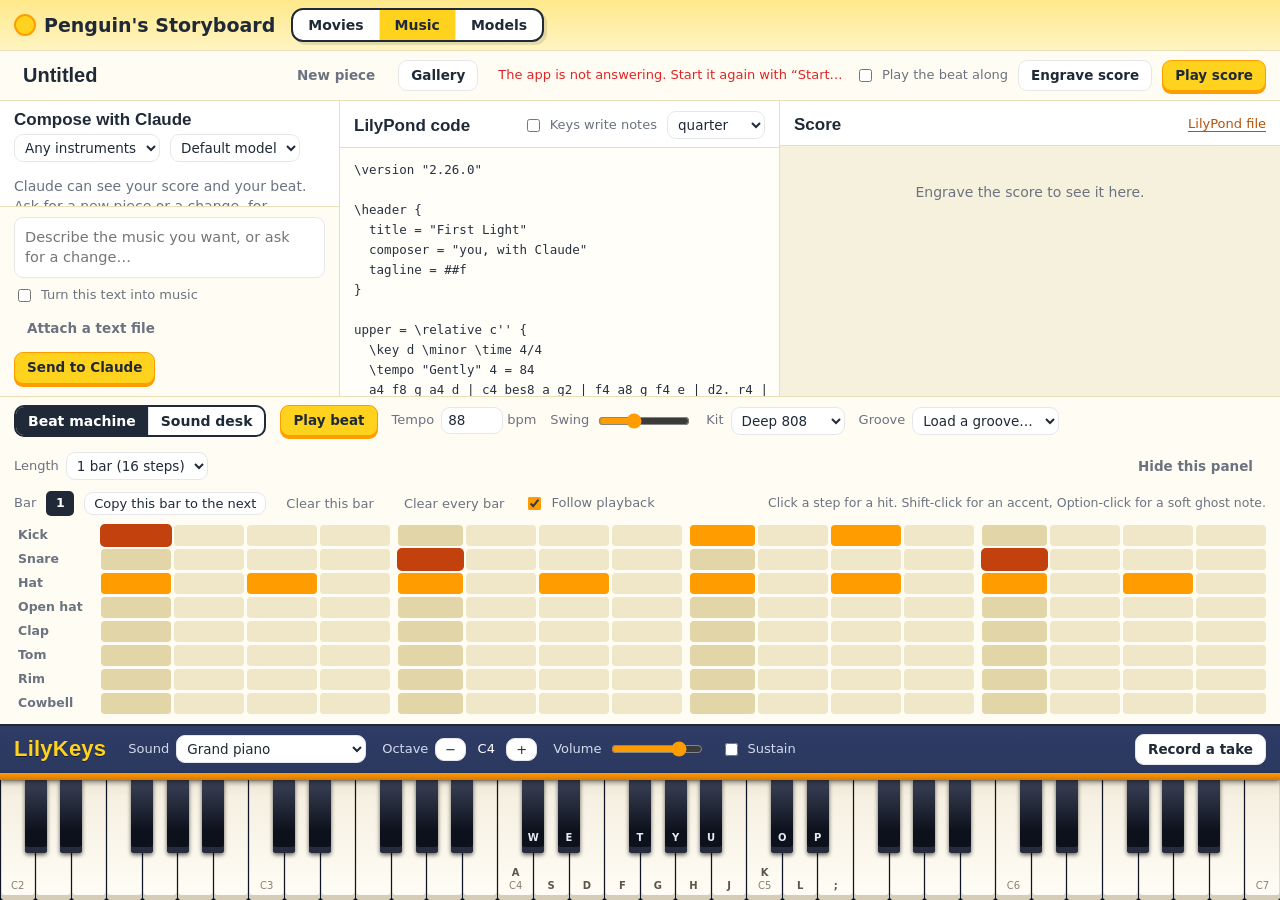
==== storyboard/music/index.html @ 9fb9018d "Penguin's Storyboard: one idea in, one finished movie with music out A local web app for Apple Silic" ====
<!doctype html>
<html lang="en">
<head>
<meta charset="utf-8">
<meta name="viewport" content="width=device-width, initial-scale=1">
<title>Music studio · Penguin's Storyboard</title>
<link rel="stylesheet" href="style.css">
</head>
<body>

<div class="appbar">
  <a class="apptitle" href="/"><i></i>Penguin's Storyboard</a>
  <nav class="appnav" aria-label="Sections"><a href="/">Movies</a><a href="/music/" class="on">Music</a><a href="/models">Models</a></nav>
  <span class="grow"></span>
  <div id="movieBar" class="movie-bar" hidden><span id="movieName"></span><button id="movieUse" class="btn primary tiny">Use this version in the movie</button><a id="movieBack" class="btn tiny" href="/">Back to the movie</a></div>
</div>
<div id="setupNote" class="setup-note" role="alert" hidden></div>
<header class="top">
  <input id="pieceName" class="piece-name" value="Untitled" aria-label="Piece name" spellcheck="false">
  <span id="saveState" class="status"></span>
  <button id="btnNew" class="btn ghost">New piece</button>
  <a id="toGallery" class="btn" href="/music/gallery">Gallery</a>
  <span class="grow"></span>
  <span id="status" class="status" role="status"></span>
  <label class="check"><input type="checkbox" id="withBeat"> Play the beat along</label>
  <button id="btnEngrave" class="btn" title="Cmd+Enter">Engrave score</button>
  <button id="btnPlay" class="btn primary">Play score</button>
</header>

<main class="work">
  <section class="pane chat" aria-label="Compose with Claude">
    <div class="pane-head">
      <h2>Compose with Claude</h2>
      <select id="ensemble" class="sel small" aria-label="Instruments Claude writes for" title="Which instruments Claude writes for">
        <option value="auto">Any instruments</option>
        <option value="piano">Solo piano</option>
        <option value="orchestra">Full orchestra</option>
        <option value="film">Film score</option>
        <option value="strings">String orchestra</option>
        <option value="quartet">String quartet</option>
        <option value="chamber">Wind quintet</option>
        <option value="brass">Brass ensemble</option>
        <option value="choir">Choir</option>
        <option value="jazz">Jazz combo</option>
        <option value="rock">Rock band</option>
        <option value="pop">Pop band</option>
        <option value="electronic">Electronic</option>
        <option value="lofi">Lo-fi hip-hop</option>
        <option value="latin">Latin</option>
        <option value="folk">Folk and celtic</option>
        <option value="world">World</option>
      </select>
      <select id="model" class="sel small" aria-label="Claude model">
        <option value="">Default model</option>
        <option value="fable">Fable</option>
        <option value="opus">Opus</option>
        <option value="sonnet">Sonnet</option>
        <option value="haiku">Haiku</option>
      </select>
    </div>
    <div id="msgs" class="msgs"></div>
    <form id="chatForm" class="chat-form">
      <textarea id="chatIn" rows="2" placeholder="Describe the music you want, or ask for a change…"></textarea>
      <div id="fileChip" class="file-chip" hidden><span id="fileName"></span><button type="button" id="fileRemove" class="btn tiny ghost">Remove</button></div>
      <div class="chat-row">
        <label class="check" title="Claude reads the text for its ideas and structure and writes music from them"><input type="checkbox" id="textMode"> Turn this text into music</label>
        <select id="textStyle" class="sel small" aria-label="Kind of music" hidden>
          <option value="instrumental">as an instrumental piece</option>
          <option value="lyrics">as a song with lyrics</option>
        </select>
      </div>
      <div class="chat-row">
        <button type="button" id="attachBtn" class="btn ghost">Attach a text file</button>
        <input type="file" id="fileIn" accept=".txt,.md,.markdown,text/plain,text/markdown" hidden>
        <span class="grow"></span>
        <button class="btn primary" id="chatSend">Send to Claude</button>
      </div>
    </form>
  </section>

  <section class="pane code" aria-label="LilyPond code">
    <div class="pane-head">
      <h2>LilyPond code</h2>
      <label class="check" title="Each key you press is typed into the code at the cursor"><input type="checkbox" id="stepMode"> Keys write notes</label>
      <select id="stepDur" class="sel small" aria-label="Note length for written notes">
        <option value="1">whole</option><option value="2">half</option><option value="4" selected>quarter</option><option value="8">eighth</option><option value="16">sixteenth</option>
      </select>
    </div>
    <textarea id="ly" class="editor" spellcheck="false" autocomplete="off" autocapitalize="off"></textarea>
    <pre id="log" class="log" hidden></pre>
  </section>

  <section class="pane sheet" aria-label="Engraved score">
    <div class="pane-head">
      <h2>Score</h2>
      <span class="grow"></span>
      <a id="dlPdf" class="dl" hidden>Download PDF</a>
      <a id="dlAudio" class="dl" href="#" hidden title="An audio file of the piece as it plays here">Audio</a>
      <a id="dlMidi" class="dl" hidden>MIDI</a>
      <a id="dlLy" class="dl">LilyPond file</a>
    </div>
    <div id="pages" class="pages"><p class="empty">Engrave the score to see it here.</p></div>
  </section>
</main>

<section class="beat" id="beat" aria-label="Beat machine">
  <div class="beat-ctl">
    <div class="tabs" role="tablist">
      <button id="tabBeat" class="tab on" role="tab" aria-selected="true">Beat machine</button>
      <button id="tabDesk" class="tab" role="tab" aria-selected="false">Sound desk</button>
    </div>
    <button id="beatPlay" class="btn primary">Play beat</button>
    <label class="field" title="Sets the speed of the beat and of score playback">Tempo <input type="number" id="tempo" min="40" max="220" value="92"> <span class="unit">bpm</span></label>
    <label class="field">Swing <input type="range" id="swing" min="0" max="60" value="0"></label>
    <label class="field">Kit <select id="kit" class="sel small"></select></label>
    <label class="field">Groove <select id="groove" class="sel small"><option value="">Load a groove…</option></select></label>
    <label class="field">Length <select id="bars" class="sel small">
      <option value="1">1 bar (16 steps)</option><option value="2">2 bars (32)</option><option value="4">4 bars (64)</option><option value="8">8 bars (128)</option>
    </select></label>
    <button id="beatFold" class="btn ghost fold" aria-expanded="true">Hide this panel</button>
  </div>
  <div id="beatView">
    <div class="barrow">
      <span class="field">Bar</span>
      <div id="barTabs" class="bar-tabs"></div>
      <button id="barCopy" class="btn tiny">Copy this bar to the next</button>
      <button id="barClear" class="btn tiny ghost">Clear this bar</button>
      <button id="beatClear" class="btn tiny ghost">Clear every bar</button>
      <label class="check"><input type="checkbox" id="follow" checked> Follow playback</label>
      <span class="grow"></span>
      <span class="hint">Click a step for a hit. Shift-click for an accent, Option-click for a soft ghost note.</span>
    </div>
    <div id="grid" class="grid"></div>
  </div>
  <div id="desk" class="desk" hidden></div>
</section>

<section class="piano" aria-label="Piano">
  <div class="fallboard">
    <div class="decal">LilyKeys</div>
    <label class="field">Sound <select id="sound" class="sel small"></select></label>
    <div class="field">Octave <button id="octDown" class="btn tiny" aria-label="Octave down">−</button><span id="octLabel" class="oct">C4</span><button id="octUp" class="btn tiny" aria-label="Octave up">+</button></div>
    <label class="field">Volume <input type="range" id="volume" min="0" max="100" value="80"></label>
    <label class="check" title="Or hold the space bar"><input type="checkbox" id="sustain"> Sustain</label>
    <span class="grow"></span>
    <span id="midiStatus" class="status"></span>
    <button id="btnRec" class="btn">Record a take</button>
  </div>
  <div class="felt"></div>
  <div id="keys" class="keys"></div>
</section>

<script src="instruments.js"></script>
<script src="audio.js"></script>
<script src="app.js"></script>
</body>
</html>
---- storyboard/music/style.css ----
/* The Music studio and gallery (LilyKeys), in the Storyboard's look: warm paper, yellow and orange,
   rounded system type. The piano keeps its dark case so it still reads as an instrument. */
:root {
  --yellow: #ffd21e; --orange: #ff9d00; --ink: #1f2937; --dim: #6b7280; --line: #e5e7eb; --edge: #e8dfb8;
  --sky: #fff4c2; --paper: #fffdf3; --sand: #f6f1dc; --navy: #232f4f; --card: #ffffff;
  --good: #0e9f6e; --bad: #e02424;
  --hand: "Chalkboard SE", "Marker Felt", "Comic Sans MS", ui-rounded, sans-serif;
  --round: ui-rounded, "SF Pro Rounded", -apple-system, system-ui, sans-serif;
  --mono: ui-monospace, "SF Mono", Menlo, monospace;
  /* The gallery's piano roll reads these five by name (gallery.js). */
  --ivory: #fff4c2; --brass: #ffd21e; --brass-dim: #a98a3a; --felt: #ff9d00; --well: #2f3b5e;
}
* { box-sizing: border-box; }
html, body { height: 100%; margin: 0; }
body {
  display: flex; flex-direction: column;
  background: #fffaf0; color: var(--ink);
  font: 400 14px/1.45 var(--round); overflow: hidden;
}
h2 { font: 700 17px/1 var(--hand); margin: 0; white-space: nowrap; }
.grow { flex: 1; }
:focus-visible { outline: 2px solid var(--orange); outline-offset: 2px; }

/* The app's own bar: title, the three sections, and the movie this music belongs to */
.appbar { display: flex; align-items: center; gap: 10px 16px; padding: 8px 14px; flex-wrap: wrap; background: linear-gradient(#ffe98a, var(--sky)); border-bottom: 1px solid var(--edge); }
.apptitle { font: 700 19px/1 var(--round); color: var(--ink); text-decoration: none; display: inline-flex; align-items: center; gap: 8px; white-space: nowrap; }
.apptitle i { width: 22px; height: 22px; border-radius: 50%; background: var(--yellow); border: 2px solid var(--orange); display: inline-block; }
.appnav { display: inline-flex; background: #fff; border: 2px solid var(--ink); border-radius: 12px; overflow: hidden; box-shadow: 3px 3px 0 rgba(31,41,55,.12); }
.appnav a { padding: 7px 15px; font: 600 14px var(--round); color: var(--ink); text-decoration: none; }
.appnav a + a { border-left: 1px solid var(--line); }
.appnav a.on { background: var(--yellow); }
.appnav a:hover:not(.on) { background: #fff7d6; }
.movie-bar { display: inline-flex; align-items: center; gap: 8px; flex-wrap: wrap; font: 15px/1.2 var(--hand); background: #fff; border: 2px solid var(--ink); border-radius: 12px; padding: 4px 6px 4px 12px; }
.movie-bar[hidden] { display: none; }

/* Controls */
.btn {
  font: 600 13.5px/1 var(--round); color: var(--ink); background: #fff;
  border: 1px solid var(--line); border-radius: 9px; padding: 8px 12px; cursor: pointer; white-space: nowrap;
}
.btn:hover { border-color: #c4c9d2; }
.btn.primary { background: var(--yellow); border-color: var(--orange); box-shadow: 0 3px 0 var(--orange); transition: transform .08s, box-shadow .08s; }
.btn.primary:hover { border-color: var(--orange); }
.btn.primary:active:not(:disabled) { transform: translateY(3px); box-shadow: none; }
.btn.ghost { background: transparent; border-color: transparent; color: var(--dim); }
.btn.ghost:hover { color: var(--ink); background: #fff; border-color: var(--line); }
.btn.tiny { padding: 4px 9px; font-weight: 500; font-size: 13px; }
.btn.primary.tiny { box-shadow: 0 2px 0 var(--orange); }
.btn.on { background: var(--orange); border-color: #d97706; color: #fff; }
.btn:disabled { opacity: .5; cursor: default; }
a.btn { text-decoration: none; display: inline-block; }
.sel, input[type=number] {
  font: 400 13.5px/1.2 var(--round); color: var(--ink); background: #fff;
  border: 1px solid var(--line); border-radius: 9px; padding: 6px 8px; max-width: 190px; outline: none;
}
.sel:focus, input[type=number]:focus { border-color: var(--orange); box-shadow: 0 0 0 2px #ffe08a; }
.sel.small, input[type=number] { padding: 4px 6px; }
input[type=number] { width: 62px; }
input[type=range] { accent-color: var(--orange); width: 92px; }
input[type=checkbox] { accent-color: var(--orange); }
.setup-note { background: #fde8e8; color: #9b1c1c; border-bottom: 1px solid #f8b4b4; padding: 8px 16px; font-size: 13.5px; line-height: 1.45; }
.setup-note code { background: rgba(155,28,28,.1); padding: 1px 5px; border-radius: 4px; font-family: var(--mono); font-size: 12.5px; }
.field, .check { display: inline-flex; align-items: center; gap: 7px; color: var(--dim); font-size: 13px; white-space: nowrap; }
.check { cursor: pointer; }
.unit { margin-left: -3px; }
.status { color: var(--dim); font-size: 13px; white-space: nowrap; overflow: hidden; text-overflow: ellipsis; }
.status.bad { color: var(--bad); }

/* The piece's bar */
.top { display: flex; align-items: center; gap: 10px; padding: 8px 14px; background: var(--paper); border-bottom: 1px solid var(--edge); }
.piece-name {
  font: 700 20px/1.15 var(--hand); color: var(--ink); background: transparent;
  border: 1px solid transparent; border-radius: 9px; padding: 4px 8px; width: 250px; min-width: 100px; outline: none;
}
.top > .piece-name, .top > #saveState, .top > .btn, .top > .check { flex: none; }
.top > #status { flex: 0 1 auto; min-width: 0; }
.piece-name:hover { border-color: var(--line); background: #fff; }
.piece-name:focus { border-color: var(--orange); background: #fff; box-shadow: 0 0 0 2px #ffe08a; }

/* Workspace */
.work { flex: 1; display: grid; grid-template-columns: minmax(270px, 0.85fr) minmax(300px, 1.1fr) minmax(320px, 1.25fr); min-height: 0; background: #fff; }
.pane { display: flex; flex-direction: column; min-width: 0; min-height: 0; border-right: 1px solid var(--edge); overflow: hidden; }
.pane:last-child { border-right: 0; }
.pane-head { display: flex; align-items: center; gap: 6px 10px; padding: 10px 14px 8px; min-height: 44px; flex-wrap: wrap; }
.pane-head .sel { max-width: 150px; }
.pane-head h2 { margin-right: auto; }

.msgs { flex: 1; overflow-y: auto; padding: 4px 14px 10px; display: flex; flex-direction: column; gap: 10px; }
.msg { max-width: 34em; white-space: pre-wrap; overflow-wrap: anywhere; }
.msg.user { align-self: flex-end; background: #fff3c4; border-radius: 12px 12px 3px 12px; padding: 8px 11px; }
.msg.claude { border-left: 3px solid var(--orange); padding: 2px 0 2px 11px; }
.msg.error { border-left: 3px solid var(--bad); padding-left: 11px; color: #9b1c1c; }
.msg .note { display: block; margin-top: 6px; color: var(--dim); font-size: 12.5px; }
.msg .undo { margin-top: 6px; }
.msg.thinking { color: var(--dim); font-style: italic; }
.ideas { display: flex; flex-direction: column; gap: 6px; margin-top: 2px; }
.ideas p { margin: 0 0 4px; color: var(--dim); }
.idea, .btn.ghost.idea { text-align: left; white-space: normal; line-height: 1.35; padding: 9px 11px; font-weight: 500; color: var(--ink); background: var(--paper); border-color: var(--edge); }
.btn.ghost.idea:hover { border-color: var(--orange); background: #fff; }
.chat-form { display: flex; flex-direction: column; gap: 8px; padding: 10px 14px 12px; border-top: 1px solid var(--edge); background: var(--paper); }
.chat-form textarea {
  font: 400 14.5px/1.4 var(--round); color: var(--ink); background: #fff;
  border: 1px solid var(--line); border-radius: 9px; padding: 9px 10px; resize: none; outline: none;
}
.chat-form textarea:focus { border-color: var(--orange); box-shadow: 0 0 0 2px #ffe08a; }
.chat-row { display: flex; align-items: center; gap: 8px; flex-wrap: wrap; }
.file-chip { display: flex; align-items: center; gap: 8px; padding: 6px 6px 6px 10px; border: 1px solid var(--edge); border-radius: 9px; background: #fff; color: var(--ink); font-size: 13px; }
.file-chip[hidden] { display: none; }
.file-chip span { flex: 1; overflow: hidden; text-overflow: ellipsis; white-space: nowrap; }

.editor {
  flex: 1; min-height: 0; width: 100%; resize: none; border: 0; border-top: 1px solid var(--edge);
  background: #fffef9; color: #26303f; padding: 12px 14px; tab-size: 2;
  font: 400 12.5px/1.6 var(--mono); white-space: pre; overflow: auto;
}
.editor:focus { outline: none; box-shadow: inset 3px 0 0 var(--orange); }
.log {
  margin: 0; max-height: 34%; overflow: auto; padding: 9px 14px; border-top: 1px solid #f8b4b4;
  background: #fde8e8; color: #9b1c1c; font: 400 12px/1.5 var(--mono); white-space: pre-wrap;
}

.pages { flex: 1; overflow: auto; padding: 6px 16px 18px; display: flex; flex-direction: column; gap: 14px; align-items: center; background: var(--sand); border-top: 1px solid var(--edge); }
.page { width: 100%; max-width: 760px; background: #fff; border: 1px solid var(--edge); border-radius: 4px; box-shadow: 0 10px 24px -14px rgba(120, 80, 0, .55); display: block; }
.pages.stale .page { opacity: .55; }
.empty { color: var(--dim); margin: 30px 0; }
.dl { color: #b45309; font-size: 13px; text-decoration: underline; text-underline-offset: 3px; cursor: pointer; white-space: nowrap; }
.dl:hover { color: var(--ink); }
.dl[hidden] { display: none; }

/* Beat machine */
.beat { border-top: 1px solid var(--edge); background: var(--paper); padding: 8px 14px 10px; }
.beat-ctl { display: flex; align-items: center; gap: 14px; flex-wrap: wrap; }
.beat-ctl .fold { margin-left: auto; }
.grid { display: grid; grid-template-columns: 84px repeat(16, minmax(0, 1fr)); gap: 3px; margin-top: 9px; }
.beat.folded #beatView, .beat.folded .desk { display: none; }
.tabs { display: inline-flex; background: #fff; border: 2px solid var(--ink); border-radius: 10px; overflow: hidden; }
.tab { font: 600 14px/1 var(--round); color: var(--ink); background: transparent; border: 0; padding: 7px 12px; cursor: pointer; white-space: nowrap; }
.tab + .tab { border-left: 1px solid var(--line); }
.tab.on { background: var(--ink); color: #fff; }
.barrow { display: flex; align-items: center; gap: 10px; margin-top: 9px; flex-wrap: wrap; }
.bar-tabs { display: inline-flex; gap: 3px; }
.bar { font: 600 12.5px/1 var(--round); min-width: 28px; padding: 5px 0; color: var(--dim); background: #efe7c8; border: 1px solid transparent; border-radius: 5px; cursor: pointer; font-variant-numeric: tabular-nums; }
.bar.on { color: #fff; background: var(--ink); }
.bar.playing { border-color: var(--orange); box-shadow: 0 0 0 1px var(--orange); }
.hint { color: var(--dim); font-size: 12.5px; }
.track {
  font: 600 12.5px/1 var(--round); color: var(--dim); background: transparent; border: 0;
  text-align: left; padding: 0 4px; cursor: pointer; border-radius: 4px; height: 21px;
}
.track:hover { color: var(--ink); }
.step { height: 21px; border-radius: 4px; border: 0; padding: 0; background: #efe7c8; cursor: pointer; }
.step.beat1 { background: #e2d6a8; }
.step:nth-child(17n+6), .step:nth-child(17n+10), .step:nth-child(17n+14) { margin-left: 5px; }
.step:hover { box-shadow: inset 0 0 0 1px var(--orange); }
.step.on { background: var(--orange); }
.step.accent { background: #c2410c; box-shadow: 0 0 0 1px #c2410c; }
.step.ghost { background: #ffd98a; }
.step.now { box-shadow: inset 0 0 0 2px var(--ink); }
.step.on.now, .step.accent.now { filter: brightness(1.12); }

/* Sound desk */
.desk { display: flex; flex-wrap: wrap; gap: 8px 26px; margin-top: 10px; align-items: flex-start; }
.desk[hidden] { display: none; }
.desk-group h3 { font: 700 15px/1 var(--hand); margin: 0 0 8px; color: var(--ink); }
.knobs { display: flex; gap: 4px; flex-wrap: wrap; }
.knob-cell { width: 66px; display: flex; flex-direction: column; align-items: center; gap: 5px; }
.knob-name { font-size: 11.5px; color: var(--dim); white-space: nowrap; font-variant-numeric: tabular-nums; }
.knob-cell.live .knob-name { color: var(--ink); font-weight: 600; }
.knob {
  --p: 0; width: 42px; height: 42px; border-radius: 50%; position: relative; cursor: ns-resize; touch-action: none;
  background: conic-gradient(from 225deg, var(--orange) calc(var(--p) * 270deg), #e6dcb4 0 270deg, transparent 0);
}
.knob::before {
  content: ""; position: absolute; inset: 4px; border-radius: 50%;
  background: radial-gradient(circle at 35% 30%, #ffffff, #efe8d2 75%); box-shadow: 0 1px 3px rgba(31, 41, 55, .35);
}
.knob i {
  position: absolute; left: 50%; top: 50%; width: 2px; height: 16px; margin-left: -1px; border-radius: 1px;
  background: linear-gradient(transparent 35%, var(--ink) 35%); transform-origin: 50% 0;
  transform: rotate(calc(45deg + var(--p) * 270deg));
}
.desk-side { display: flex; flex-direction: column; gap: 10px; align-items: flex-start; padding-top: 23px; }

/* Piano */
.piano { background: linear-gradient(#2e3c66, var(--navy)); border-top: 2px solid var(--ink); }
.fallboard { display: flex; align-items: center; gap: 16px; padding: 8px 14px; flex-wrap: wrap; }
.fallboard .field, .fallboard .check { color: #d5dbea; }
.fallboard .status { color: #aab4cf; }
.decal { font: 700 22px/1 var(--hand); color: var(--yellow); letter-spacing: .01em; padding-right: 6px; text-shadow: 0 1px 0 rgba(0, 0, 0, .45); }
.oct { display: inline-block; min-width: 26px; text-align: center; color: #fff; font-variant-numeric: tabular-nums; }
.felt { height: 7px; background: linear-gradient(var(--orange), #d97706); box-shadow: 0 2px 5px rgba(0, 0, 0, .5); position: relative; z-index: 3; }
.keys { position: relative; height: 140px; display: flex; user-select: none; -webkit-user-select: none; touch-action: none; background: #0f1524; }
.key { position: relative; cursor: pointer; }
.key.white {
  flex: 1; margin: 0 .5px; border-radius: 0 0 4px 4px;
  background: linear-gradient(#ece5d4 0%, #f6f0e2 14%, #fffdf6 100%);
  box-shadow: inset 0 -5px 0 #d6cdb8, inset 0 0 0 1px rgba(0, 0, 0, .12);
}
.key.black {
  position: absolute; top: 0; height: 61%; z-index: 2; border-radius: 0 0 3px 3px;
  background: linear-gradient(#3b4257, #0d111c 70%); box-shadow: inset 0 -6px 0 #262c3d, 0 2px 4px rgba(0, 0, 0, .6);
}
.key.white.down { background: linear-gradient(#ffd21e, #ffe98a); box-shadow: inset 0 -2px 0 #e0a800; }
.key.black.down { background: linear-gradient(#e0a800, #8a6500); box-shadow: inset 0 -3px 0 #6b4e00; }
.key.white.sung { background: linear-gradient(#ffb347, #ffd9a3); box-shadow: inset 0 -2px 0 #e07a00; }
.key.black.sung { background: linear-gradient(#ff9d00, #a85f00); box-shadow: inset 0 -3px 0 #7a4400; }
.key span { position: absolute; left: 0; right: 0; bottom: 8px; text-align: center; pointer-events: none; font: 500 10px/1.3 var(--round); color: #8b8172; }
.key.black span { bottom: 9px; color: #a9b0c4; }
.key span b { display: block; font-weight: 700; color: #5d5548; }
.key.black span b { color: #e6e9f2; }

@media (max-width: 1100px) {
  .work { grid-template-columns: 1fr 1fr; grid-template-rows: minmax(0, 1fr) minmax(0, 1fr); }
  .pane.sheet { grid-row: 1 / 3; grid-column: 2; }
  .pane.chat { border-bottom: 1px solid var(--edge); }
  .check, .field { font-size: 12px; }
}
@media (max-height: 960px) { .keys { height: 120px; } }
@media (max-height: 820px) { .keys { height: 104px; } .step, .track { height: 18px; } }
@media (prefers-reduced-motion: reduce) { * { transition: none !important; animation: none !important; } }

/* Gallery */
body.gallery { display: block; overflow: auto; height: auto; min-height: 100%;
  background: radial-gradient(1200px 520px at 50% -80px, #ffe98a 0%, var(--sky) 45%, #fffaf0 100%) no-repeat, #fffaf0; }
body.gallery .appbar { background: transparent; border-bottom: 0; padding: 14px 20px 0; }
body.gallery.has-player { padding-bottom: 130px; }
.g-top { display: flex; align-items: baseline; gap: 14px; padding: 16px 22px 4px; flex-wrap: wrap; }
.g-top h1 { font: 700 30px/1 var(--hand); margin: 0; color: var(--ink); }
.g-top .decal { color: #b45309; text-shadow: none; font-size: 18px; }
.g-top .btn { align-self: center; }
.cards { display: grid; grid-template-columns: repeat(auto-fill, minmax(250px, 1fr)); gap: 16px; padding: 16px 22px 40px; }
.cards .empty { grid-column: 1 / -1; font-size: 16px; }
.card { background: #fff; border: 1px solid var(--line); border-radius: 14px; padding: 10px 12px 12px; transition: transform .1s, box-shadow .1s; }
.card:hover { transform: translateY(-2px); box-shadow: 0 10px 24px -14px rgba(120, 80, 0, .5); border-color: var(--orange); }
.card h2 { font: 700 19px/1.2 var(--hand); white-space: normal; margin: 10px 0 3px; color: var(--ink); overflow-wrap: anywhere; }
.card .meta { margin: 0 0 8px; color: var(--dim); font-size: 13px; }
.cover {
  display: block; width: 100%; aspect-ratio: 4 / 3; padding: 0; border: 1px solid var(--edge); border-radius: 9px; overflow: hidden; cursor: pointer;
  position: relative; background: #fff;
}
.cover img { width: 100%; height: 100%; object-fit: cover; object-position: top; display: block; }
.cover.blank::before { content: "No score yet"; position: absolute; inset: 0; display: grid; place-items: center; color: #b0a577; font: 16px var(--hand); background: var(--sand); }
.cover-play {
  position: absolute; left: 10px; bottom: 10px; padding: 7px 14px; border-radius: 20px;
  background: var(--yellow); border: 2px solid var(--orange); color: var(--ink); font: 700 13px/1 var(--round); opacity: 0; transition: opacity .15s;
}
.cover:hover .cover-play, .cover:focus-visible .cover-play, .card.current .cover-play { opacity: 1; }
.card.current { border-color: var(--orange); box-shadow: 0 0 0 2px #ffe08a; }
.card-actions { display: flex; flex-wrap: wrap; gap: 4px 14px; font-size: 13px; }
.card-actions a, .card-actions .del { color: #b45309; background: none; border: 0; padding: 0; font: inherit; cursor: pointer; text-decoration: underline; text-underline-offset: 3px; }
.card-actions a:hover { color: var(--ink); }
.card-actions .del { color: var(--dim); margin-left: auto; }
.card-actions .del:hover { color: var(--bad); }

.player { position: fixed; left: 0; right: 0; bottom: 0; background: var(--paper); border-top: 2px solid var(--ink); box-shadow: 0 -10px 26px -14px rgba(120, 80, 0, .6); z-index: 10; }
.player[hidden] { display: none; }
.player .felt { height: 4px; box-shadow: none; }
.player-in { display: flex; align-items: center; gap: 18px; padding: 12px 22px 14px; }
.pp { width: 52px; height: 52px; flex: none; border-radius: 50%; border: 2px solid var(--orange); cursor: pointer; background: var(--yellow); color: var(--ink); display: grid; place-items: center; box-shadow: 0 3px 0 var(--orange); }
.pp:active { transform: translateY(3px); box-shadow: none; }
.now { width: 210px; flex: none; min-width: 0; }
.now-name { font: 700 18px/1.2 var(--hand); color: var(--ink); display: -webkit-box; -webkit-line-clamp: 2; -webkit-box-orient: vertical; overflow: hidden; }
.now-time { color: var(--dim); font-size: 13px; margin-top: 3px; font-variant-numeric: tabular-nums; }
.roll-wrap { flex: 1; min-width: 120px; display: flex; flex-direction: column; gap: 4px; }
.roll { width: 100%; height: 72px; display: block; background: var(--navy); border-radius: 8px; }
.roll-wrap .seek { width: 100%; margin: 0; }
@media (max-width: 760px) { .player-in { flex-wrap: wrap; gap: 10px 14px; } .now { width: auto; flex: 1; } .roll-wrap { order: 5; flex-basis: 100%; } body.gallery.has-player { padding-bottom: 210px; } }
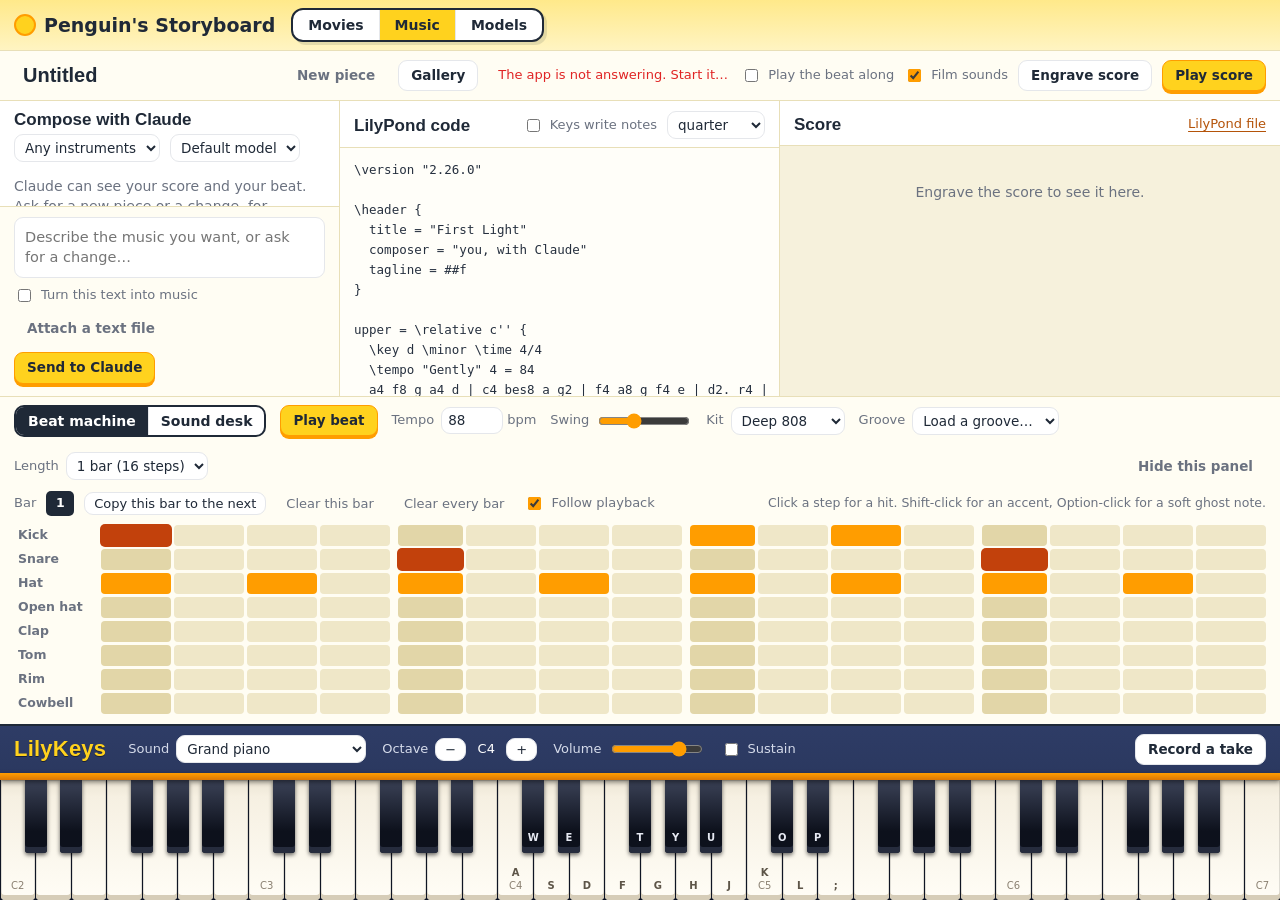
==== commit aaa7f83d: "More sound: scores played as written, real drums, songs and shot sounds Music - A score is played th" ====
--- a/storyboard/music/index.html
+++ b/storyboard/music/index.html
@@ -23,6 +23,7 @@
   <span class="grow"></span>
   <span id="status" class="status" role="status"></span>
   <label class="check"><input type="checkbox" id="withBeat"> Play the beat along</label>
+  <label class="check" id="filmWrap" hidden><input type="checkbox" id="withFilm" checked> <span id="filmLabel">Film sounds</span></label>
   <button id="btnEngrave" class="btn" title="Cmd+Enter">Engrave score</button>
   <button id="btnPlay" class="btn primary">Play score</button>
 </header>
